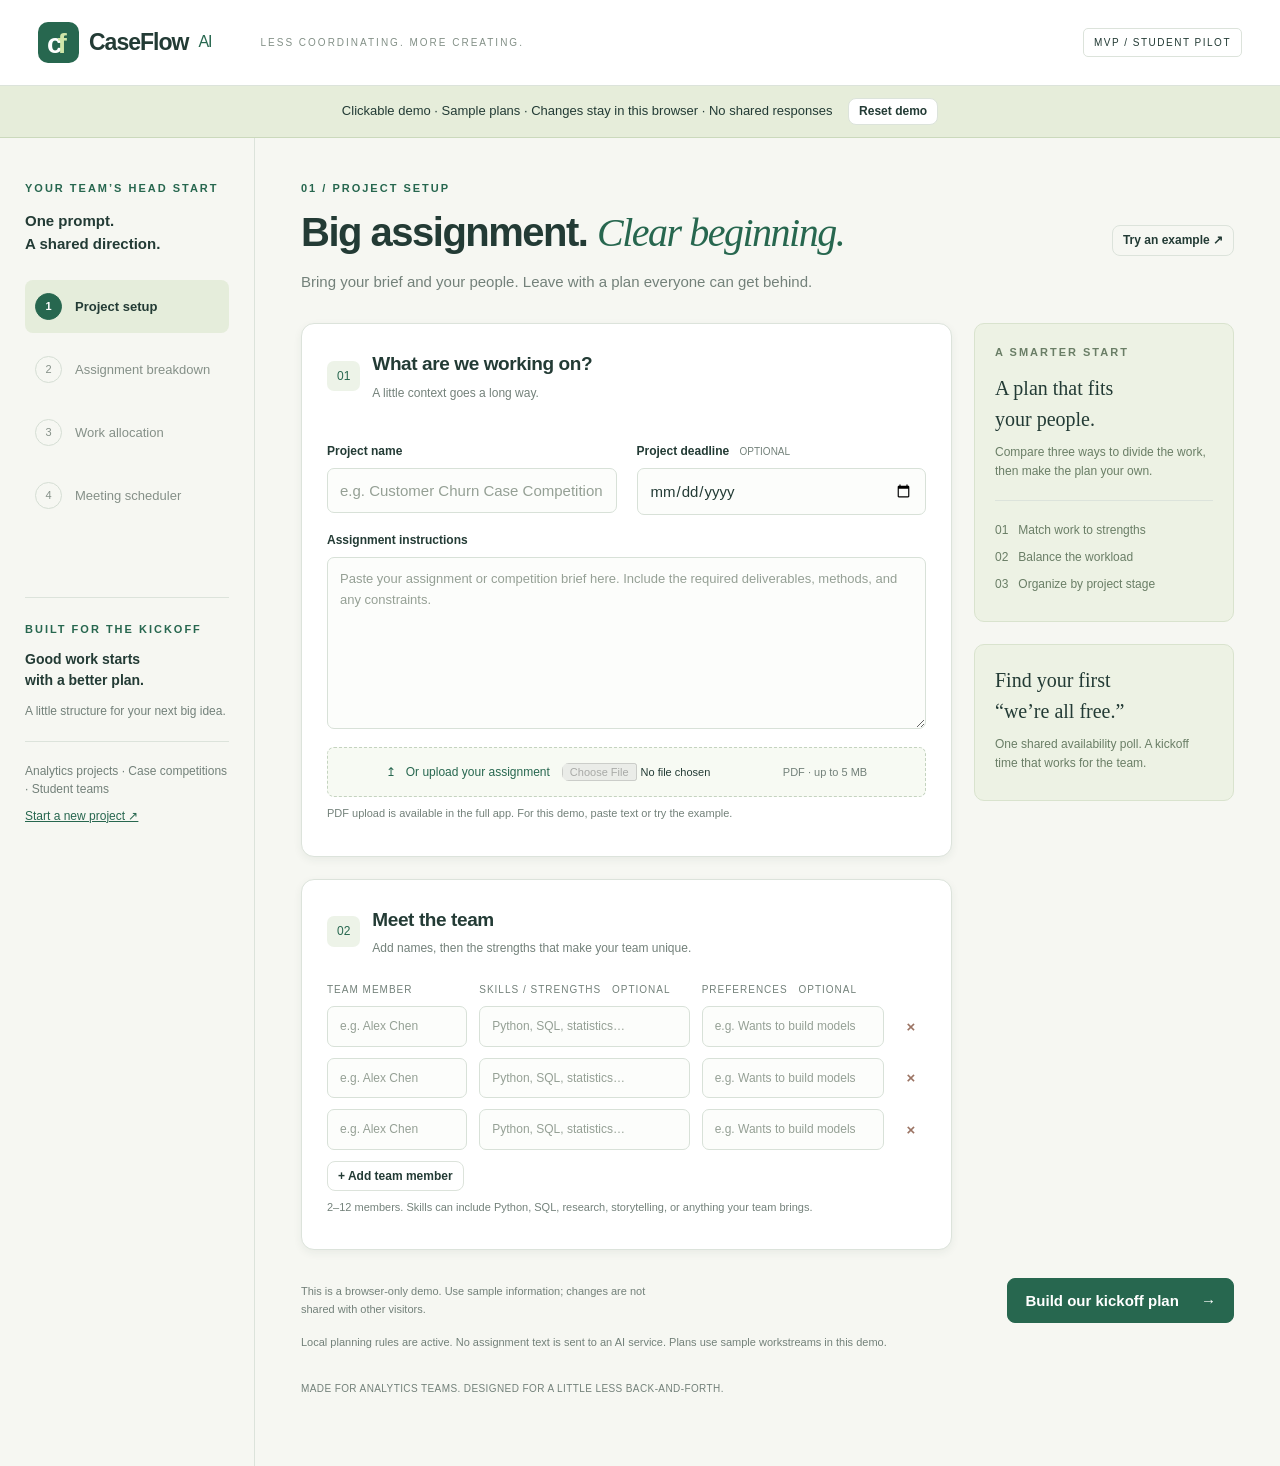
==== docs/index.html @ acecba6f "Publish browser-only CaseFlow demo for GitHub Pages" ====
<!doctype html>
<html lang="en"><head><meta charset="utf-8"><meta name="viewport" content="width=device-width, initial-scale=1"><meta name="description" content="Turn an analytics assignment into a fair team plan and a coordinated kickoff."><title>CaseFlow AI — Your team's head start</title><link rel="stylesheet" href="./style.css"><script src="./fixtures.js" defer></script><script src="./demo.js" defer></script><script src="./app.js" defer></script></head><body><header><a class="brand" href="./"><span class="logo">c<span>f</span></span>CaseFlow <em>AI</em></a><span class="header-note">LESS COORDINATING. MORE CREATING.</span><span class="pilot">MVP / STUDENT PILOT</span></header><div class="demo-banner">Clickable demo · Sample plans · Changes stay in this browser · No shared responses <button id="reset-demo">Reset demo</button></div><div class="app-shell"><aside id="sidebar"></aside><main id="app"><p>Opening your workspace…</p></main></div><div id="toast" role="status" aria-live="polite"></div></body></html>
---- docs/style.css ----
:root{--ink:#233b35;--green:#27674f;--muted:#73817a;--line:#dce3db;--paper:#f6f7f2;--lime:#d9edb9;--white:#fff;--orange:#a06435}*{box-sizing:border-box}body{margin:0;background:var(--paper);color:var(--ink);font:15px/1.55 'Segoe UI',Arial,sans-serif}button,input,textarea,select{font:inherit}button,a,input,textarea,select{outline-offset:4px}button{cursor:pointer;border:1px solid var(--line);border-radius:8px;background:#fff;color:var(--ink);padding:10px 17px;font-weight:600}button:hover{background:#edf3e7}button:disabled{opacity:.5;cursor:wait}.primary{background:var(--green);color:#fff;border-color:var(--green)}.primary:hover{background:#1e523e}button.small{padding:5px 10px;font-size:12px}.ghost{background:transparent}.danger{color:#a54738}a{color:var(--green)}header{height:86px;background:#fff;border-bottom:1px solid var(--line);display:flex;align-items:center;padding:0 38px;gap:14px}.brand{display:flex;align-items:center;gap:10px;font-size:23px;font-weight:700;letter-spacing:-1px;text-decoration:none;color:var(--ink)}.brand em{font-style:normal;font-weight:400;color:var(--green);font-size:16px}.logo{background:var(--green);color:#fff;border-radius:10px;padding:0 9px;font-size:28px;letter-spacing:-5px;width:41px;height:41px}.logo span{color:#cfe6a9}.header-note{font-size:10px;letter-spacing:2px;color:#839087;margin-left:35px}.pilot{margin-left:auto;font-size:10px;letter-spacing:1.5px;border:1px solid var(--line);padding:6px 10px;border-radius:5px}.app-shell{display:grid;grid-template-columns:255px 1fr;max-width:1560px;margin:auto;min-height:calc(100vh - 86px)}aside{padding:42px 25px;border-right:1px solid var(--line)}.eyebrow{font-size:11px;letter-spacing:2px;text-transform:uppercase;color:var(--green);font-weight:700;margin:0 0 12px}.steps{display:grid;gap:10px;margin-top:25px}.step{display:flex;gap:13px;align-items:center;padding:13px 10px;border-radius:8px;font-size:13px;color:#859088}.step span{border:1px solid #d5ded4;border-radius:50%;width:27px;height:27px;display:grid;place-items:center;font-size:11px}.step.active{background:#e5eddb;color:var(--ink);font-weight:600}.step.active span{background:var(--green);color:#fff;border-color:var(--green)}.aside-bottom{margin-top:75px;border-top:1px solid var(--line);padding-top:22px;font-size:12px;color:var(--muted)}.aside-bottom strong{display:block;color:var(--ink);font-size:14px;margin:10px 0}main{padding:42px 46px 70px;max-width:1200px;width:100%}h1{font-size:40px;line-height:1.18;letter-spacing:-1.5px;font-weight:600;margin:12px 0 14px}h1 em{font-family:Georgia,serif;font-weight:400;color:var(--green)}h2{font-size:19px;font-weight:600;letter-spacing:-.4px;margin:0 0 5px}h3{font-size:15px;margin:0 0 7px}p{margin:8px 0}.sub{color:var(--muted);max-width:650px}.page-top{display:flex;justify-content:space-between;align-items:center;gap:20px}.card{background:white;border:1px solid var(--line);border-radius:13px;padding:25px;margin-top:22px;box-shadow:0 3px 9px #273d3010}.card-title{display:flex;align-items:center;gap:12px;margin-bottom:23px}.num{background:#edf3e8;border-radius:7px;padding:6px 10px;color:var(--green);font-size:12px}.card-title p{margin:1px 0;color:var(--muted);font-size:12px}.badge{font-size:10px;letter-spacing:.8px;padding:4px 8px;border-radius:5px;background:#f0f4eb;color:var(--green);white-space:nowrap}.optional{font-size:10px;font-weight:400;color:var(--muted);margin-left:7px}label{display:block;font-size:12px;font-weight:600;margin:16px 0 7px}input,textarea,select{border:1px solid #d8e1d8;border-radius:7px;background:#fcfdfb;padding:10px 12px;color:var(--ink);width:100%}input:focus,textarea:focus,select:focus{border-color:var(--green)}textarea{resize:vertical;min-height:135px;font-size:13px;line-height:1.65}input::placeholder,textarea::placeholder{color:#95a095}.cols{display:grid;grid-template-columns:1fr 1fr;gap:20px}.upload{border:1px dashed #c4d3bf;background:#f7faf3;border-radius:7px;display:flex;justify-content:center;align-items:center;gap:12px;padding:15px;color:var(--green);font-size:12px;margin-top:12px;cursor:pointer}.upload input{width:auto;max-width:230px;border:0;background:none;padding:0;font-size:11px}.team-head{display:grid;grid-template-columns:1fr 1.5fr 1.3fr 30px;gap:12px;color:var(--muted);font-size:10px;letter-spacing:1px;margin-bottom:9px}.member-row{display:grid;grid-template-columns:1fr 1.5fr 1.3fr 30px;gap:12px;margin-bottom:11px;align-items:center}.member-row input{font-size:12px}.member-row button{padding:5px;border:0;color:#9b7464}.helper{font-size:11px;color:var(--muted)}.actions{display:flex;justify-content:space-between;align-items:center;gap:20px;margin-top:25px}.actions p{font-size:11px;color:var(--muted);max-width:360px}.arrow{margin-left:18px}.split-layout{display:grid;grid-template-columns:1fr 260px;gap:22px}.note{background:#edf2e4;border:1px solid #d9e3ce;border-radius:10px;padding:20px;margin-top:22px;font-size:12px}.note h3{font-family:Georgia,serif;font-size:20px;font-weight:400}.note p{color:#6a7e66}.rule{height:1px;background:var(--line);margin:20px 0}.mini-stat{display:flex;gap:12px;align-items:center;margin-top:18px}.mini-stat b{font-family:Georgia,serif;font-size:28px;color:var(--green);font-weight:400}.error{color:#a33d30;background:#fff1e9;padding:12px;border-radius:7px;margin:12px 0;font-size:13px}.warning{background:#fbf5e7;color:#846132;padding:12px 15px;font-size:12px;border-radius:7px;margin-top:10px}.tabs{display:grid;grid-template-columns:repeat(3,1fr);gap:12px;margin-top:25px}.tab{padding:18px;text-align:left;font-size:13px;border-radius:10px}.tab span{display:block;font-size:11px;color:var(--muted);margin-top:4px;font-weight:400}.tab.selected{background:#e9f1de;border-color:#63866a;box-shadow:0 0 0 1px #63866a}.task{padding:20px 0;border-bottom:1px solid var(--line)}.task:first-child{padding-top:0}.task:last-child{border-bottom:0}.task-top{display:flex;gap:12px;align-items:center}.task-top input{font-weight:600;background:#fff}.task-top button{padding:5px 9px}.task textarea{min-height:70px;margin-top:12px}.task-fields{display:grid;grid-template-columns:1fr 90px 130px;gap:14px}.owners{display:flex;gap:8px;flex-wrap:wrap}.owner{display:flex;align-items:center;gap:5px;font-size:11px;margin:0;padding:6px 8px;border:1px solid var(--line);border-radius:5px;cursor:pointer}.owner input{width:auto;margin:0}.evidence{font-size:11px;color:var(--muted);margin-top:12px}.evidence summary{cursor:pointer}.evidence blockquote{border-left:2px solid #b7cf9d;padding-left:12px;margin:10px 0}.bars{display:grid;gap:15px;margin-top:22px}.bar-top{display:flex;justify-content:space-between;font-size:12px}.track{height:6px;border-radius:4px;background:#e6ecdf;margin-top:7px}.fill{height:100%;background:#698c63;border-radius:4px}.success{background:#e8f2de;border:1px solid #cadfb6;border-radius:10px;padding:22px;margin-top:20px}.success h2{color:var(--green)}.link-box{display:flex;gap:8px;margin-top:12px}.link-box input{font-size:12px}.grid-wrap{overflow:auto;margin-top:18px}.availability{border-collapse:separate;border-spacing:5px;width:100%;min-width:500px;font-size:11px}.availability th{font-weight:500;color:var(--muted);padding:8px}.availability button{width:100%;padding:9px 3px;border-radius:4px;background:#f0f3eb;font-size:10px;min-height:35px}.availability button.on{background:#7fa66e;border-color:#658f54;color:white}.availability button:disabled{visibility:hidden}.legend{display:flex;gap:16px;font-size:11px;color:var(--muted)}.swatch{display:inline-block;width:10px;height:10px;background:#7fa66e;border-radius:2px;margin-right:5px}.meeting{display:flex;align-items:center;justify-content:space-between;padding:14px 0;border-bottom:1px solid var(--line);gap:15px}.meeting small{color:var(--muted);display:block}.status{font-size:11px;color:var(--green)}.status.missing{color:#9a8c75}.participant{display:flex;align-items:center;justify-content:space-between;padding:9px 0;font-size:13px}.avatar{background:#e3edd8;color:var(--green);width:29px;height:29px;border-radius:50%;display:inline-grid;place-items:center;margin-right:9px;font-size:11px}.inline-actions{display:flex;gap:8px;flex-wrap:wrap}.section-label{font-size:10px;color:var(--muted);letter-spacing:1.5px;text-transform:uppercase;margin:22px 0 4px}.review-item{border-bottom:1px solid var(--line);padding:18px 0}.review-item:last-child{border:0}.review-item p{font-size:13px;color:var(--muted)}#toast{position:fixed;bottom:24px;left:50%;transform:translateX(-50%);background:var(--ink);color:#fff;padding:12px 22px;border-radius:8px;box-shadow:0 8px 30px #0002;display:none;max-width:90%;z-index:10}.empty{padding:25px 0;color:var(--muted);font-size:13px}.loading{padding:80px 0;text-align:center}.loading .spinner{width:32px;height:32px;border:3px solid #e0e9d8;border-top-color:var(--green);border-radius:50%;animation:spin 1s linear infinite;margin:0 auto 22px}@keyframes spin{to{transform:rotate(360deg)}}footer{margin-top:30px;font-size:10px;color:var(--muted);letter-spacing:.4px}.top-link{font-size:12px}.mobile-label{display:none}@media(max-width:1100px){.split-layout{grid-template-columns:1fr}.side-summary{display:none}main{padding:35px 28px}.app-shell{grid-template-columns:210px 1fr}aside{padding:35px 17px}.header-note{display:none}}@media(max-width:740px){header{padding:0 20px;height:72px}.pilot{font-size:8px}.app-shell{display:block}aside{padding:12px 16px;border-right:0;border-bottom:1px solid var(--line)}aside>.eyebrow,aside>h3,.aside-bottom{display:none}.steps{display:flex;gap:3px;margin:0;justify-content:space-between}.step{font-size:10px;padding:5px;gap:5px}.step span{width:20px;height:20px;font-size:9px}main{padding:25px 18px 50px}h1{font-size:32px}.card{padding:20px}.cols{grid-template-columns:1fr;gap:0}.team-head{display:none}.member-row{grid-template-columns:1fr 30px;gap:8px;padding:12px 0;border-bottom:1px solid var(--line)}.member-row input:nth-child(1){grid-column:1}.member-row input:nth-child(2),.member-row input:nth-child(3){grid-column:1}.member-row button{grid-column:2;grid-row:1}.tabs{gap:6px}.tab{padding:12px 8px;font-size:11px}.tab span{font-size:10px}.task-fields{grid-template-columns:1fr 75px}.task-fields>div:last-child{grid-column:1/-1}.actions{align-items:flex-start}.actions p{max-width:50%}.upload{display:block}.upload input{margin-top:10px}.page-top{align-items:flex-start}.link-box{flex-wrap:wrap}}

.demo-banner{padding:12px 24px;background:#e6edda;text-align:center;font-size:13px;border-bottom:1px solid #cbd9bc}.demo-banner button{padding:3px 10px;margin-left:12px;font-size:12px}
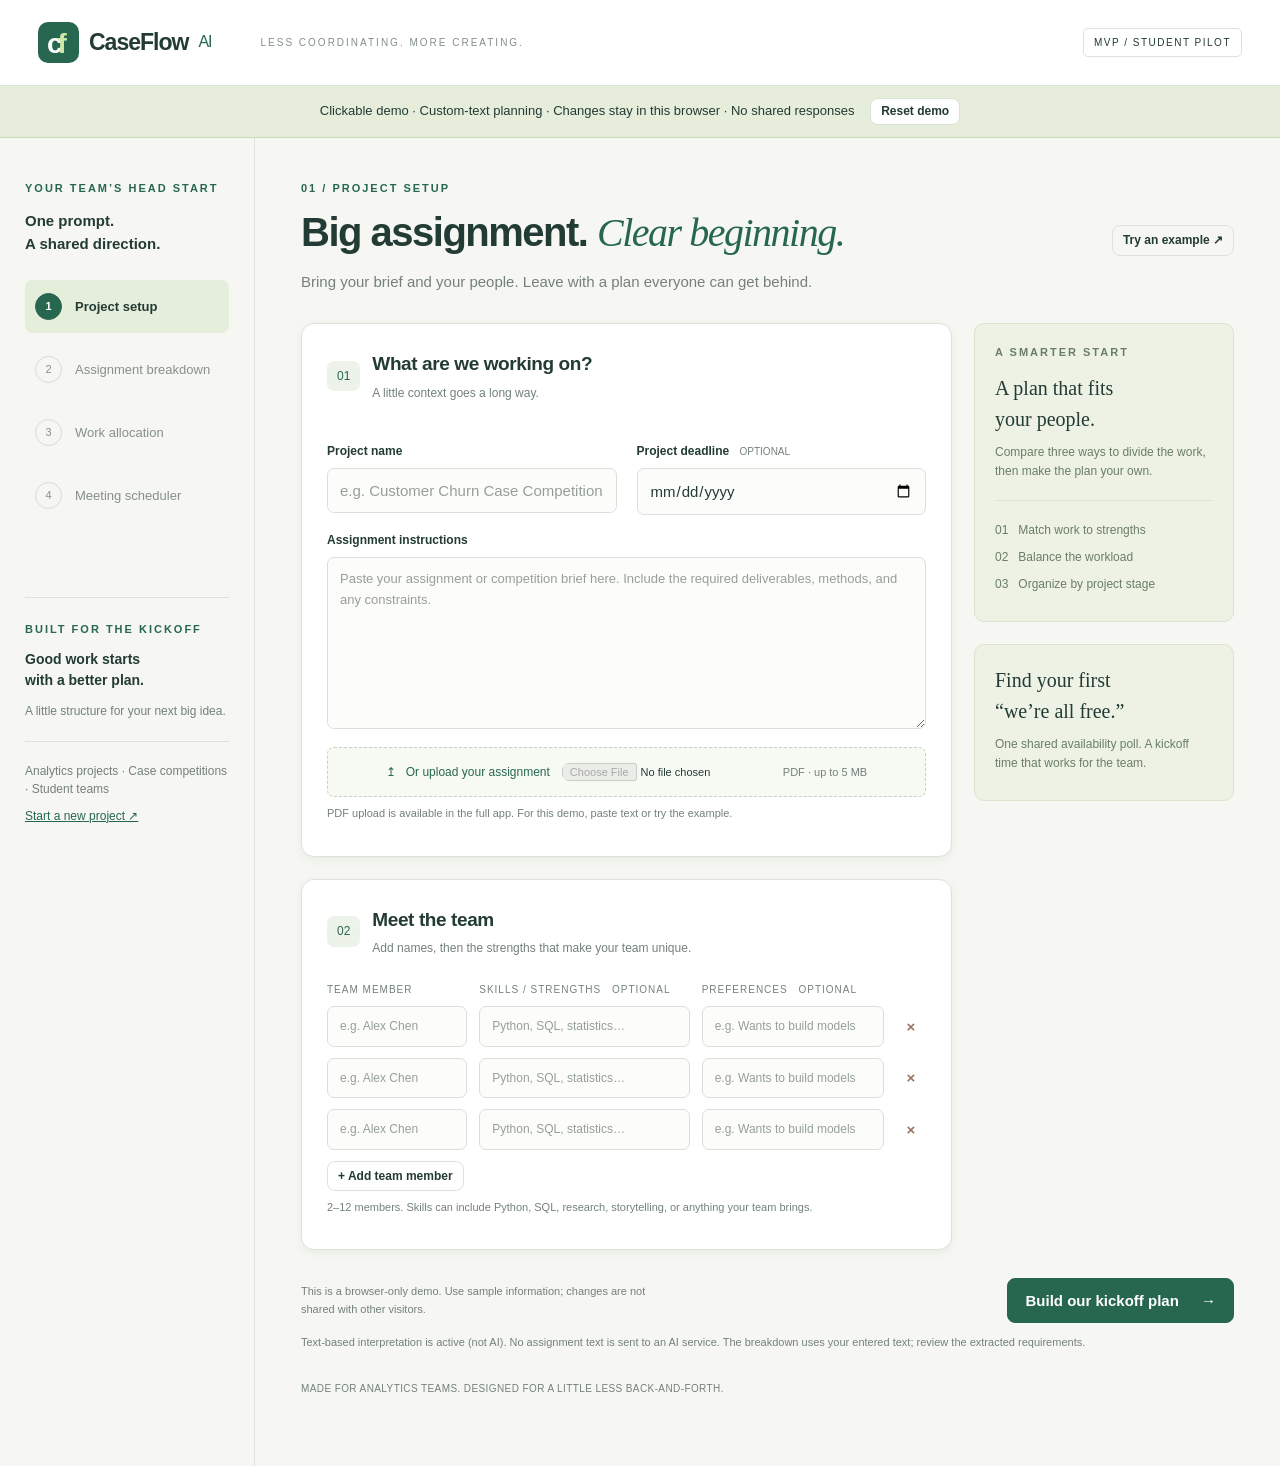
==== commit 6e86fb10: "Interpret custom demo assignment text and carry grounded tasks through kickoff flow" ====
--- a/docs/index.html
+++ b/docs/index.html
@@ -1,2 +1,2 @@
 <!doctype html>
-<html lang="en"><head><meta charset="utf-8"><meta name="viewport" content="width=device-width, initial-scale=1"><meta name="description" content="Turn an analytics assignment into a fair team plan and a coordinated kickoff."><title>CaseFlow AI — Your team's head start</title><link rel="stylesheet" href="./style.css"><script src="./fixtures.js" defer></script><script src="./demo.js" defer></script><script src="./app.js" defer></script></head><body><header><a class="brand" href="./"><span class="logo">c<span>f</span></span>CaseFlow <em>AI</em></a><span class="header-note">LESS COORDINATING. MORE CREATING.</span><span class="pilot">MVP / STUDENT PILOT</span></header><div class="demo-banner">Clickable demo · Sample plans · Changes stay in this browser · No shared responses <button id="reset-demo">Reset demo</button></div><div class="app-shell"><aside id="sidebar"></aside><main id="app"><p>Opening your workspace…</p></main></div><div id="toast" role="status" aria-live="polite"></div></body></html>
+<html lang="en"><head><meta charset="utf-8"><meta name="viewport" content="width=device-width, initial-scale=1"><meta name="description" content="Turn an analytics assignment into a fair team plan and a coordinated kickoff."><title>CaseFlow AI — Your team's head start</title><link rel="stylesheet" href="./style.css"><script src="./fixtures.js" defer></script><script src="./demo.js" defer></script><script src="./app.js" defer></script></head><body><header><a class="brand" href="./"><span class="logo">c<span>f</span></span>CaseFlow <em>AI</em></a><span class="header-note">LESS COORDINATING. MORE CREATING.</span><span class="pilot">MVP / STUDENT PILOT</span></header><div class="demo-banner">Clickable demo · Custom-text planning · Changes stay in this browser · No shared responses <button id="reset-demo">Reset demo</button></div><div class="app-shell"><aside id="sidebar"></aside><main id="app"><p>Opening your workspace…</p></main></div><div id="toast" role="status" aria-live="polite"></div></body></html>
